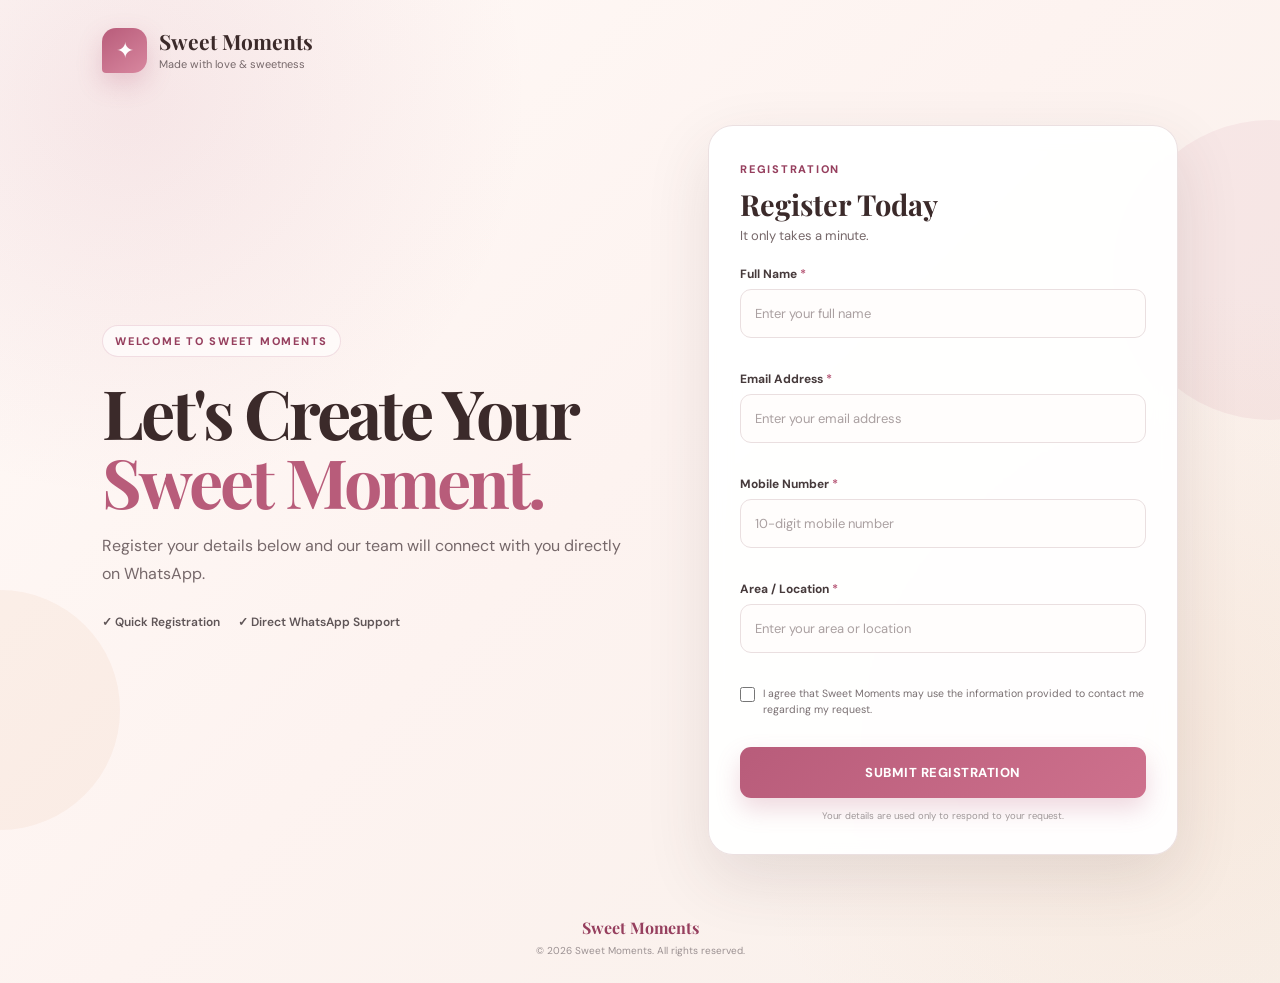
==== index.html @ 36df3304 "Add files via upload" ====
<!DOCTYPE html>
<html lang="en">
<head>
  <meta charset="UTF-8">
  <meta name="viewport" content="width=device-width, initial-scale=1.0">
  <meta name="description" content="Sweet Moments - Register today and connect with us on WhatsApp.">
  <meta name="theme-color" content="#b85c7a">
  <title>Sweet Moments | Register Today</title>
  <link rel="preconnect" href="https://fonts.googleapis.com">
  <link rel="preconnect" href="https://fonts.gstatic.com" crossorigin>
  <link href="https://fonts.googleapis.com/css2?family=DM+Sans:wght@400;500;600;700&family=Playfair+Display:wght@600;700&display=swap" rel="stylesheet">
  <link rel="stylesheet" href="style.css">

  <!-- GOOGLE ADS: Replace placeholders with your real values -->
  <script>
    const GOOGLE_ADS_CONVERSION_ID = "AW-XXXXXXXXX";
    const GOOGLE_ADS_CONVERSION_LABEL = "XXXXXXXXXXXX";
  </script>
  <script async src="https://www.googletagmanager.com/gtag/js?id=AW-XXXXXXXXX"></script>
  <script>
    window.dataLayer = window.dataLayer || [];
    function gtag(){dataLayer.push(arguments);}
    gtag('js', new Date());
    gtag('config', 'AW-XXXXXXXXX');
  </script>
</head>
<body>
  <div class="background-shape shape-one"></div>
  <div class="background-shape shape-two"></div>

  <main class="page">
    <header class="brand-header">
      <div class="logo-mark" aria-hidden="true"><span>✦</span></div>
      <div>
        <div class="brand-name">Sweet Moments</div>
        <div class="brand-tagline">Made with love &amp; sweetness</div>
      </div>
    </header>

    <section class="hero" id="hero">
      <div class="hero-copy">
        <span class="pill">WELCOME TO SWEET MOMENTS</span>
        <h1>Let's Create Your<br><em>Sweet Moment.</em></h1>
        <p>Register your details below and our team will connect with you directly on WhatsApp.</p>
        <div class="trust-row">
          <span>✓ Quick Registration</span>
          <span>✓ Direct WhatsApp Support</span>
        </div>
      </div>

      <div class="form-card" id="registrationSection">
        <div class="card-top">
          <span class="card-kicker">REGISTRATION</span>
          <h2>Register Today</h2>
          <p>It only takes a minute.</p>
        </div>

        <form id="leadForm" novalidate>
          <div class="field">
            <label for="fullName">Full Name <b>*</b></label>
            <input id="fullName" name="fullName" type="text" autocomplete="name" placeholder="Enter your full name">
            <div class="error" id="fullNameError"></div>
          </div>

          <div class="field">
            <label for="email">Email Address <b>*</b></label>
            <input id="email" name="email" type="email" autocomplete="email" placeholder="Enter your email address">
            <div class="error" id="emailError"></div>
          </div>

          <div class="field">
            <label for="phone">Mobile Number <b>*</b></label>
            <input id="phone" name="phone" type="tel" inputmode="numeric" autocomplete="tel" maxlength="10" placeholder="10-digit mobile number">
            <div class="error" id="phoneError"></div>
          </div>

          <div class="field">
            <label for="location">Area / Location <b>*</b></label>
            <input id="location" name="location" type="text" autocomplete="address-level2" placeholder="Enter your area or location">
            <div class="error" id="locationError"></div>
          </div>

          <label class="consent">
            <input id="consent" type="checkbox">
            <span>I agree that Sweet Moments may use the information provided to contact me regarding my request.</span>
          </label>
          <div class="error consent-error" id="consentError"></div>

          <button id="submitBtn" type="submit">
            <span id="submitText">SUBMIT REGISTRATION</span>
            <span id="loadingText" class="hidden">SUBMITTING...</span>
          </button>
          <p class="privacy-note">Your details are used only to respond to your request.</p>
        </form>
      </div>
    </section>

    <section class="thank-you-card hidden" id="thankYouSection" aria-live="polite">
      <div class="success-decoration">✦</div>
      <div class="success-icon">✓</div>
      <span class="card-kicker">REGISTRATION COMPLETE</span>
      <h2>Thank You!</h2>
      <p>Your information has been successfully submitted.</p>
      <p class="next-text">For a faster response, connect with <strong>Sweet Moments</strong> directly on WhatsApp.</p>
      <a id="whatsappButton" class="whatsapp-button" href="#" target="_blank" rel="noopener noreferrer">
        <span class="whatsapp-symbol">◔</span>
        Chat with Sweet Moments
      </a>
      <p class="whatsapp-note">We look forward to creating a sweet moment with you. ♡</p>
    </section>

    <footer>
      <div class="footer-brand">Sweet Moments</div>
      <div>© 2026 Sweet Moments. All rights reserved.</div>
    </footer>
  </main>

  <script src="script.js"></script>
</body>
</html>
---- style.css ----
*{box-sizing:border-box}
:root{--rose:#b85c7a;--rose-dark:#963f5e;--muted:#76686a;--line:#eadfe0;--brown:#3b2a2a;--green:#159b55;--danger:#c93636}
html{scroll-behavior:smooth}
body{margin:0;min-height:100vh;font-family:"DM Sans",Arial,sans-serif;color:var(--brown);background:radial-gradient(circle at 10% 10%,rgba(184,92,122,.12),transparent 25rem),radial-gradient(circle at 92% 75%,rgba(236,192,152,.16),transparent 28rem),linear-gradient(135deg,#fffaf7,#fdf3f0 48%,#f8f0ea);overflow-x:hidden}
.background-shape{position:fixed;z-index:-1;border-radius:50%;pointer-events:none}
.shape-one{width:300px;height:300px;right:-140px;top:120px;background:rgba(184,92,122,.08)}
.shape-two{width:240px;height:240px;left:-120px;bottom:70px;background:rgba(224,168,125,.1)}
.page{width:min(1120px,100%);min-height:100vh;margin:auto;padding:28px 22px 24px;display:flex;flex-direction:column}
.brand-header{display:flex;align-items:center;gap:12px;margin-bottom:52px}
.logo-mark{width:45px;height:45px;display:grid;place-items:center;border-radius:14px 14px 14px 4px;background:linear-gradient(145deg,var(--rose),#d8879f);color:#fff;font-size:22px;box-shadow:0 10px 25px rgba(184,92,122,.25)}
.brand-name{font-family:"Playfair Display",Georgia,serif;font-size:21px;font-weight:700;line-height:1}
.brand-tagline{margin-top:5px;color:var(--muted);font-size:11px}
.hero{display:grid;grid-template-columns:1fr 470px;gap:70px;align-items:center;flex:1}
.hero-copy{padding-bottom:25px}
.pill,.card-kicker{display:inline-block;color:var(--rose-dark);font-size:11px;font-weight:800;letter-spacing:.16em}
.pill{padding:8px 12px;border:1px solid rgba(184,92,122,.18);border-radius:999px;background:rgba(255,255,255,.62)}
.hero h1{margin:20px 0 16px;font-family:"Playfair Display",Georgia,serif;font-size:clamp(42px,6vw,68px);line-height:1.02;letter-spacing:-.045em}
.hero h1 em{color:var(--rose);font-style:normal}
.hero-copy>p{max-width:560px;margin:0;color:var(--muted);font-size:16px;line-height:1.75}
.trust-row{display:flex;flex-wrap:wrap;gap:18px;margin-top:26px;color:#5f5557;font-size:12px;font-weight:600}
.form-card,.thank-you-card{position:relative;background:rgba(255,255,255,.94);border:1px solid rgba(234,223,224,.95);border-radius:25px;box-shadow:0 24px 65px rgba(77,48,53,.12);backdrop-filter:blur(10px)}
.form-card{padding:31px}
.card-top{margin-bottom:22px}
.card-top h2{margin:7px 0 4px;font-family:"Playfair Display",Georgia,serif;font-size:29px}
.card-top p{margin:0;color:var(--muted);font-size:13px}
.field{margin-bottom:14px}
label{display:block;margin-bottom:7px;color:#463a3b;font-size:12px;font-weight:700}
label b{color:var(--rose)}
input{width:100%;height:49px;padding:13px 14px;border:1px solid var(--line);border-radius:11px;background:#fffdfc;color:var(--brown);font:inherit;font-size:13px;outline:none;transition:.18s}
input::placeholder{color:#aaa0a1}
input:focus{border-color:var(--rose);box-shadow:0 0 0 4px rgba(184,92,122,.09)}
input.invalid{border-color:var(--danger)}
.error{min-height:15px;margin-top:4px;color:var(--danger);font-size:11px}
.consent{display:flex;gap:8px;align-items:flex-start;margin:2px 0;color:#786e70;font-size:10.5px;font-weight:400;line-height:1.5}
.consent input{flex:0 0 auto;width:15px;height:15px;min-height:15px;margin:1px 0 0;padding:0;accent-color:var(--rose)}
.consent-error{margin-left:23px}
button{width:100%;height:51px;margin-top:10px;border:0;border-radius:11px;background:linear-gradient(135deg,var(--rose),#ce718d);color:#fff;font:inherit;font-size:13px;font-weight:800;letter-spacing:.04em;cursor:pointer;box-shadow:0 11px 24px rgba(184,92,122,.23);transition:.15s}
button:hover{transform:translateY(-1px)}
button:disabled{opacity:.68;cursor:not-allowed;transform:none}
.privacy-note{margin:11px 2px 0;color:#a09899;text-align:center;font-size:9.5px;line-height:1.5}
.thank-you-card{width:min(620px,100%);margin:30px auto 40px;padding:55px 30px 45px;text-align:center}
.success-decoration{color:#d99caf;font-size:24px;margin-bottom:10px}
.success-icon{width:76px;height:76px;display:grid;place-items:center;margin:0 auto 18px;border-radius:50%;background:#e7f8ee;color:var(--green);font-size:37px;font-weight:800}
.thank-you-card h2{margin:9px 0;font-family:"Playfair Display",Georgia,serif;font-size:38px}
.thank-you-card>p{margin:0 auto;color:var(--muted);line-height:1.65;font-size:14px}
.next-text{max-width:470px;margin-top:8px!important}
.whatsapp-button{display:flex;align-items:center;justify-content:center;gap:10px;width:100%;min-height:54px;margin:25px auto 0;border-radius:12px;background:linear-gradient(135deg,#159b55,#22b968);color:#fff;text-decoration:none;font-weight:800;font-size:14px;box-shadow:0 12px 26px rgba(21,155,85,.22)}
.whatsapp-symbol{font-size:23px}
.whatsapp-note{margin-top:15px!important;color:#9a8f91!important;font-size:11px!important}
footer{margin-top:40px;padding:20px 4px 0;color:#9b9192;text-align:center;font-size:10px;line-height:1.6}
.footer-brand{color:var(--rose-dark);font-family:"Playfair Display",Georgia,serif;font-size:16px;font-weight:700;margin-bottom:3px}
.hidden{display:none!important}
@media(max-width:900px){.hero{grid-template-columns:1fr;gap:32px}.hero-copy{text-align:center;padding-bottom:0}.hero-copy>p{margin-left:auto;margin-right:auto}.trust-row{justify-content:center}.form-card{width:min(560px,100%);margin:auto}}
@media(max-width:600px){.page{padding:20px 14px}.brand-header{margin-bottom:34px}.hero h1{font-size:clamp(38px,12vw,52px)}.hero-copy>p{font-size:14px}.form-card{padding:24px 19px;border-radius:20px}.thank-you-card{padding:42px 20px;border-radius:20px}}
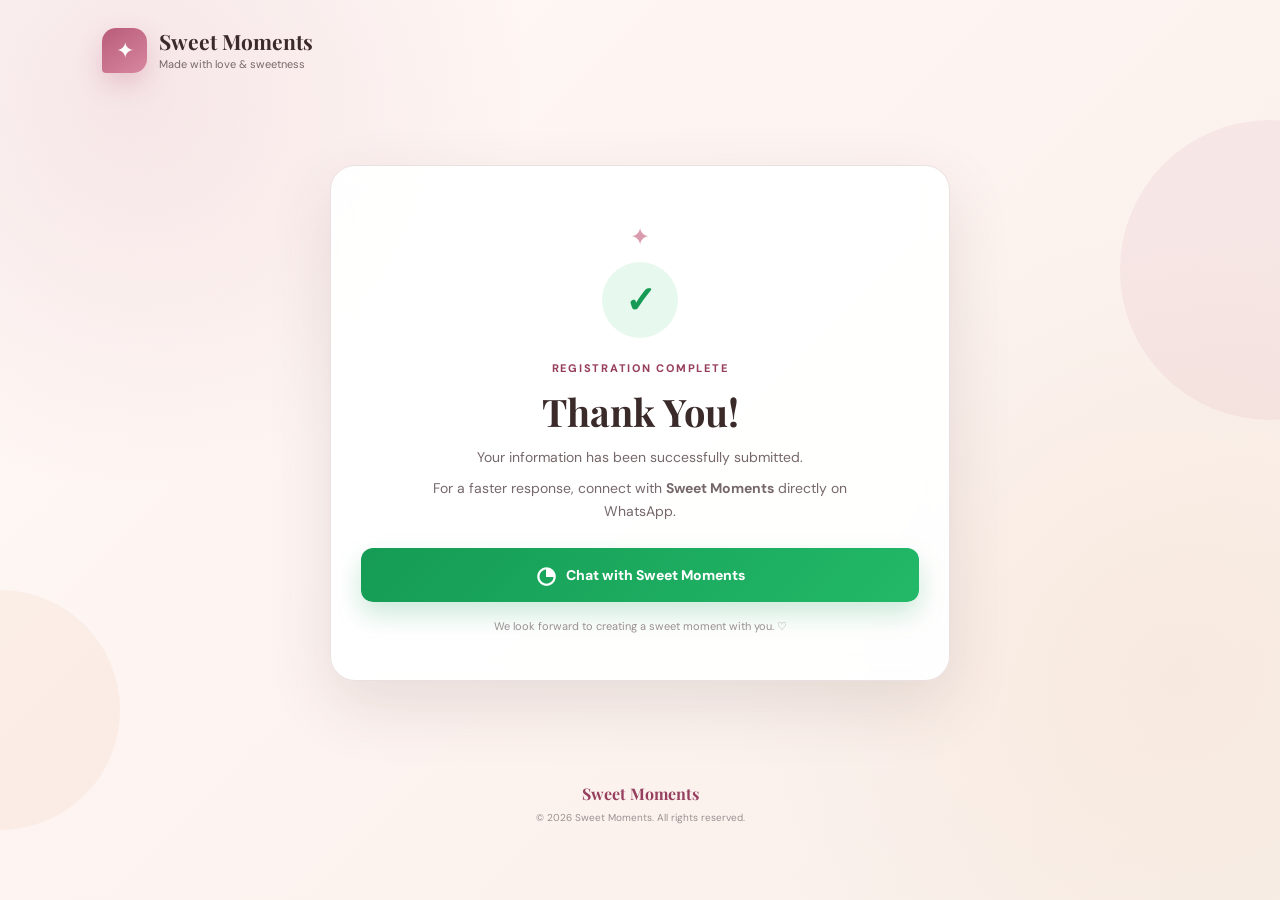
==== commit fcdc5820: "Add files via upload" ====
--- a/index.html
+++ b/index.html
@@ -3,28 +3,24 @@
 <head>
   <meta charset="UTF-8">
   <meta name="viewport" content="width=device-width, initial-scale=1.0">
-  <meta name="description" content="Sweet Moments - Register today and connect with us on WhatsApp.">
+  <meta name="description" content="Thank you for registering with Sweet Moments.">
   <meta name="theme-color" content="#b85c7a">
-  <title>Sweet Moments | Register Today</title>
+  <title>Thank You | Sweet Moments</title>
+
+  <!-- GOOGLE TAG MANAGER:
+       PASTE THE GTM HEAD CODE HERE.
+       Then paste the GTM noscript code immediately after <body>.
+       Do NOT put the Google tag directly in this file if you are using GTM.
+  -->
+
   <link rel="preconnect" href="https://fonts.googleapis.com">
   <link rel="preconnect" href="https://fonts.gstatic.com" crossorigin>
   <link href="https://fonts.googleapis.com/css2?family=DM+Sans:wght@400;500;600;700&family=Playfair+Display:wght@600;700&display=swap" rel="stylesheet">
-  <link rel="stylesheet" href="style.css">
-
-  <!-- GOOGLE ADS: Replace placeholders with your real values -->
-  <script>
-    const GOOGLE_ADS_CONVERSION_ID = "AW-XXXXXXXXX";
-    const GOOGLE_ADS_CONVERSION_LABEL = "XXXXXXXXXXXX";
-  </script>
-  <script async src="https://www.googletagmanager.com/gtag/js?id=AW-XXXXXXXXX"></script>
-  <script>
-    window.dataLayer = window.dataLayer || [];
-    function gtag(){dataLayer.push(arguments);}
-    gtag('js', new Date());
-    gtag('config', 'AW-XXXXXXXXX');
-  </script>
+  <link rel="stylesheet" href="../style.css">
 </head>
 <body>
+  <!-- GOOGLE TAG MANAGER NOSCRIPT GOES HERE -->
+
   <div class="background-shape shape-one"></div>
   <div class="background-shape shape-two"></div>
 
@@ -37,75 +33,19 @@
       </div>
     </header>
 
-    <section class="hero" id="hero">
-      <div class="hero-copy">
-        <span class="pill">WELCOME TO SWEET MOMENTS</span>
-        <h1>Let's Create Your<br><em>Sweet Moment.</em></h1>
-        <p>Register your details below and our team will connect with you directly on WhatsApp.</p>
-        <div class="trust-row">
-          <span>✓ Quick Registration</span>
-          <span>✓ Direct WhatsApp Support</span>
-        </div>
-      </div>
-
-      <div class="form-card" id="registrationSection">
-        <div class="card-top">
-          <span class="card-kicker">REGISTRATION</span>
-          <h2>Register Today</h2>
-          <p>It only takes a minute.</p>
-        </div>
-
-        <form id="leadForm" novalidate>
-          <div class="field">
-            <label for="fullName">Full Name <b>*</b></label>
-            <input id="fullName" name="fullName" type="text" autocomplete="name" placeholder="Enter your full name">
-            <div class="error" id="fullNameError"></div>
-          </div>
-
-          <div class="field">
-            <label for="email">Email Address <b>*</b></label>
-            <input id="email" name="email" type="email" autocomplete="email" placeholder="Enter your email address">
-            <div class="error" id="emailError"></div>
-          </div>
-
-          <div class="field">
-            <label for="phone">Mobile Number <b>*</b></label>
-            <input id="phone" name="phone" type="tel" inputmode="numeric" autocomplete="tel" maxlength="10" placeholder="10-digit mobile number">
-            <div class="error" id="phoneError"></div>
-          </div>
-
-          <div class="field">
-            <label for="location">Area / Location <b>*</b></label>
-            <input id="location" name="location" type="text" autocomplete="address-level2" placeholder="Enter your area or location">
-            <div class="error" id="locationError"></div>
-          </div>
-
-          <label class="consent">
-            <input id="consent" type="checkbox">
-            <span>I agree that Sweet Moments may use the information provided to contact me regarding my request.</span>
-          </label>
-          <div class="error consent-error" id="consentError"></div>
-
-          <button id="submitBtn" type="submit">
-            <span id="submitText">SUBMIT REGISTRATION</span>
-            <span id="loadingText" class="hidden">SUBMITTING...</span>
-          </button>
-          <p class="privacy-note">Your details are used only to respond to your request.</p>
-        </form>
-      </div>
-    </section>
-
-    <section class="thank-you-card hidden" id="thankYouSection" aria-live="polite">
+    <section class="thank-you-card" style="margin-top:40px;">
       <div class="success-decoration">✦</div>
       <div class="success-icon">✓</div>
       <span class="card-kicker">REGISTRATION COMPLETE</span>
       <h2>Thank You!</h2>
       <p>Your information has been successfully submitted.</p>
       <p class="next-text">For a faster response, connect with <strong>Sweet Moments</strong> directly on WhatsApp.</p>
+
       <a id="whatsappButton" class="whatsapp-button" href="#" target="_blank" rel="noopener noreferrer">
         <span class="whatsapp-symbol">◔</span>
         Chat with Sweet Moments
       </a>
+
       <p class="whatsapp-note">We look forward to creating a sweet moment with you. ♡</p>
     </section>
 
@@ -115,6 +55,17 @@
     </footer>
   </main>
 
-  <script src="script.js"></script>
+  <script>
+    const WHATSAPP_NUMBER = "918603286813";
+    const BRAND_NAME = "Sweet Moments";
+    const name = sessionStorage.getItem("sweetMomentsLeadName") || "there";
+
+    const message =
+      `Hello ${name}, I have just completed the registration on the ${BRAND_NAME} website. ` +
+      `I would like to get more information.`;
+
+    document.getElementById("whatsappButton").href =
+      `https://wa.me/${WHATSAPP_NUMBER}?text=${encodeURIComponent(message)}`;
+  </script>
 </body>
 </html>
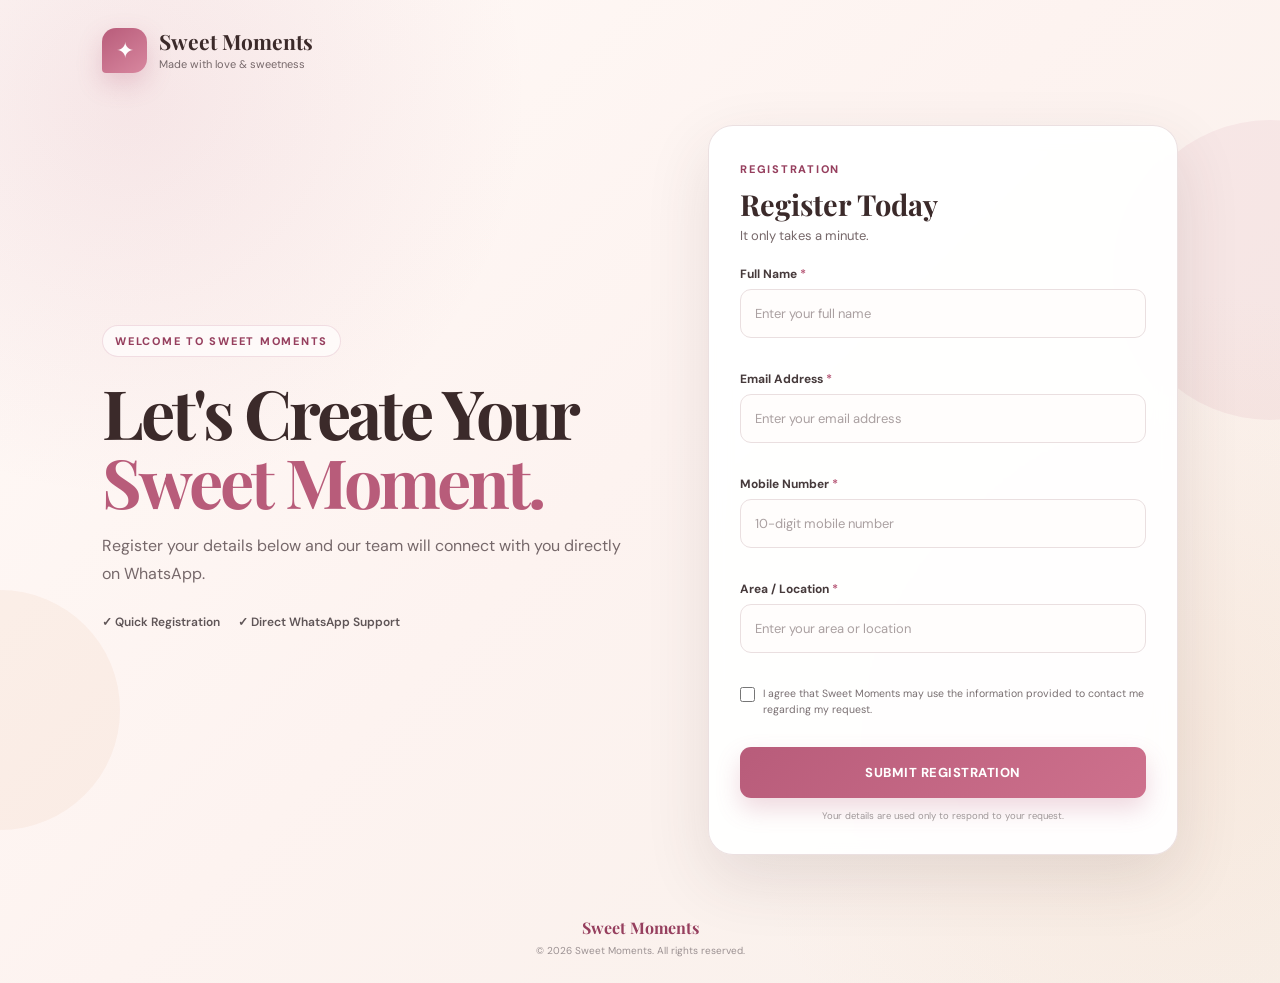
==== commit 3823213a: "Add files via upload" ====
--- a/index.html
+++ b/index.html
@@ -3,27 +3,17 @@
 <head>
   <meta charset="UTF-8">
   <meta name="viewport" content="width=device-width, initial-scale=1.0">
-  <meta name="description" content="Thank you for registering with Sweet Moments.">
+  <meta name="description" content="Sweet Moments - Register today and connect with us on WhatsApp.">
   <meta name="theme-color" content="#b85c7a">
-  <title>Thank You | Sweet Moments</title>
-
-  <!-- GOOGLE TAG MANAGER:
-       PASTE THE GTM HEAD CODE HERE.
-       Then paste the GTM noscript code immediately after <body>.
-       Do NOT put the Google tag directly in this file if you are using GTM.
-  -->
-
+  <title>Sweet Moments | Register Today</title>
   <link rel="preconnect" href="https://fonts.googleapis.com">
   <link rel="preconnect" href="https://fonts.gstatic.com" crossorigin>
   <link href="https://fonts.googleapis.com/css2?family=DM+Sans:wght@400;500;600;700&family=Playfair+Display:wght@600;700&display=swap" rel="stylesheet">
-  <link rel="stylesheet" href="../style.css">
+  <link rel="stylesheet" href="style.css">
 </head>
 <body>
-  <!-- GOOGLE TAG MANAGER NOSCRIPT GOES HERE -->
-
   <div class="background-shape shape-one"></div>
   <div class="background-shape shape-two"></div>
-
   <main class="page">
     <header class="brand-header">
       <div class="logo-mark" aria-hidden="true"><span>✦</span></div>
@@ -32,40 +22,61 @@
         <div class="brand-tagline">Made with love &amp; sweetness</div>
       </div>
     </header>
-
-    <section class="thank-you-card" style="margin-top:40px;">
-      <div class="success-decoration">✦</div>
-      <div class="success-icon">✓</div>
-      <span class="card-kicker">REGISTRATION COMPLETE</span>
-      <h2>Thank You!</h2>
-      <p>Your information has been successfully submitted.</p>
-      <p class="next-text">For a faster response, connect with <strong>Sweet Moments</strong> directly on WhatsApp.</p>
-
-      <a id="whatsappButton" class="whatsapp-button" href="#" target="_blank" rel="noopener noreferrer">
-        <span class="whatsapp-symbol">◔</span>
-        Chat with Sweet Moments
-      </a>
-
-      <p class="whatsapp-note">We look forward to creating a sweet moment with you. ♡</p>
+    <section class="hero" id="hero">
+      <div class="hero-copy">
+        <span class="pill">WELCOME TO SWEET MOMENTS</span>
+        <h1>Let's Create Your<br><em>Sweet Moment.</em></h1>
+        <p>Register your details below and our team will connect with you directly on WhatsApp.</p>
+        <div class="trust-row">
+          <span>✓ Quick Registration</span>
+          <span>✓ Direct WhatsApp Support</span>
+        </div>
+      </div>
+      <div class="form-card" id="registrationSection">
+        <div class="card-top">
+          <span class="card-kicker">REGISTRATION</span>
+          <h2>Register Today</h2>
+          <p>It only takes a minute.</p>
+        </div>
+        <form id="leadForm" novalidate>
+          <div class="field">
+            <label for="fullName">Full Name <b>*</b></label>
+            <input id="fullName" name="fullName" type="text" autocomplete="name" placeholder="Enter your full name">
+            <div class="error" id="fullNameError"></div>
+          </div>
+          <div class="field">
+            <label for="email">Email Address <b>*</b></label>
+            <input id="email" name="email" type="email" autocomplete="email" placeholder="Enter your email address">
+            <div class="error" id="emailError"></div>
+          </div>
+          <div class="field">
+            <label for="phone">Mobile Number <b>*</b></label>
+            <input id="phone" name="phone" type="tel" inputmode="numeric" autocomplete="tel" maxlength="10" placeholder="10-digit mobile number">
+            <div class="error" id="phoneError"></div>
+          </div>
+          <div class="field">
+            <label for="location">Area / Location <b>*</b></label>
+            <input id="location" name="location" type="text" autocomplete="address-level2" placeholder="Enter your area or location">
+            <div class="error" id="locationError"></div>
+          </div>
+          <label class="consent">
+            <input id="consent" type="checkbox">
+            <span>I agree that Sweet Moments may use the information provided to contact me regarding my request.</span>
+          </label>
+          <div class="error consent-error" id="consentError"></div>
+          <button id="submitBtn" type="submit">
+            <span id="submitText">SUBMIT REGISTRATION</span>
+            <span id="loadingText" class="hidden">SUBMITTING...</span>
+          </button>
+          <p class="privacy-note">Your details are used only to respond to your request.</p>
+        </form>
+      </div>
     </section>
-
     <footer>
       <div class="footer-brand">Sweet Moments</div>
       <div>© 2026 Sweet Moments. All rights reserved.</div>
     </footer>
   </main>
-
-  <script>
-    const WHATSAPP_NUMBER = "918603286813";
-    const BRAND_NAME = "Sweet Moments";
-    const name = sessionStorage.getItem("sweetMomentsLeadName") || "there";
-
-    const message =
-      `Hello ${name}, I have just completed the registration on the ${BRAND_NAME} website. ` +
-      `I would like to get more information.`;
-
-    document.getElementById("whatsappButton").href =
-      `https://wa.me/${WHATSAPP_NUMBER}?text=${encodeURIComponent(message)}`;
-  </script>
+  <script src="script.js"></script>
 </body>
 </html>
